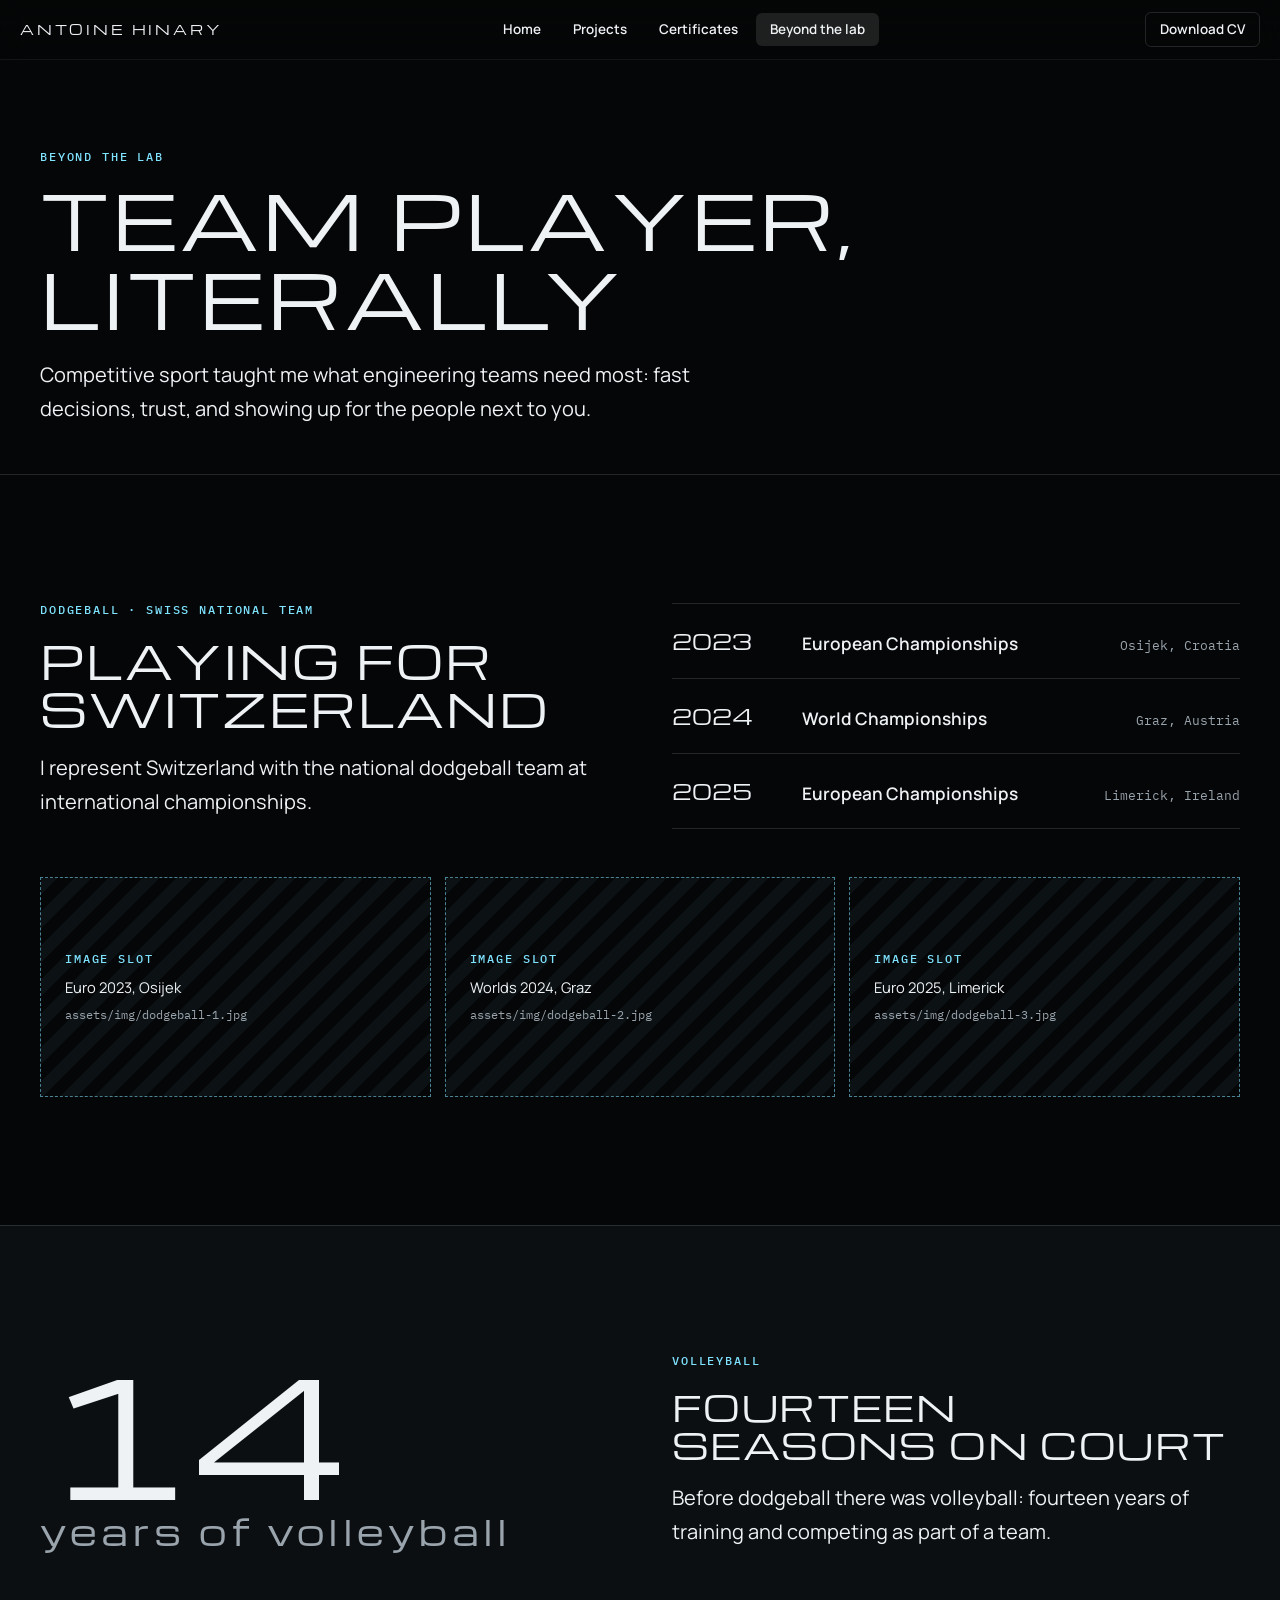
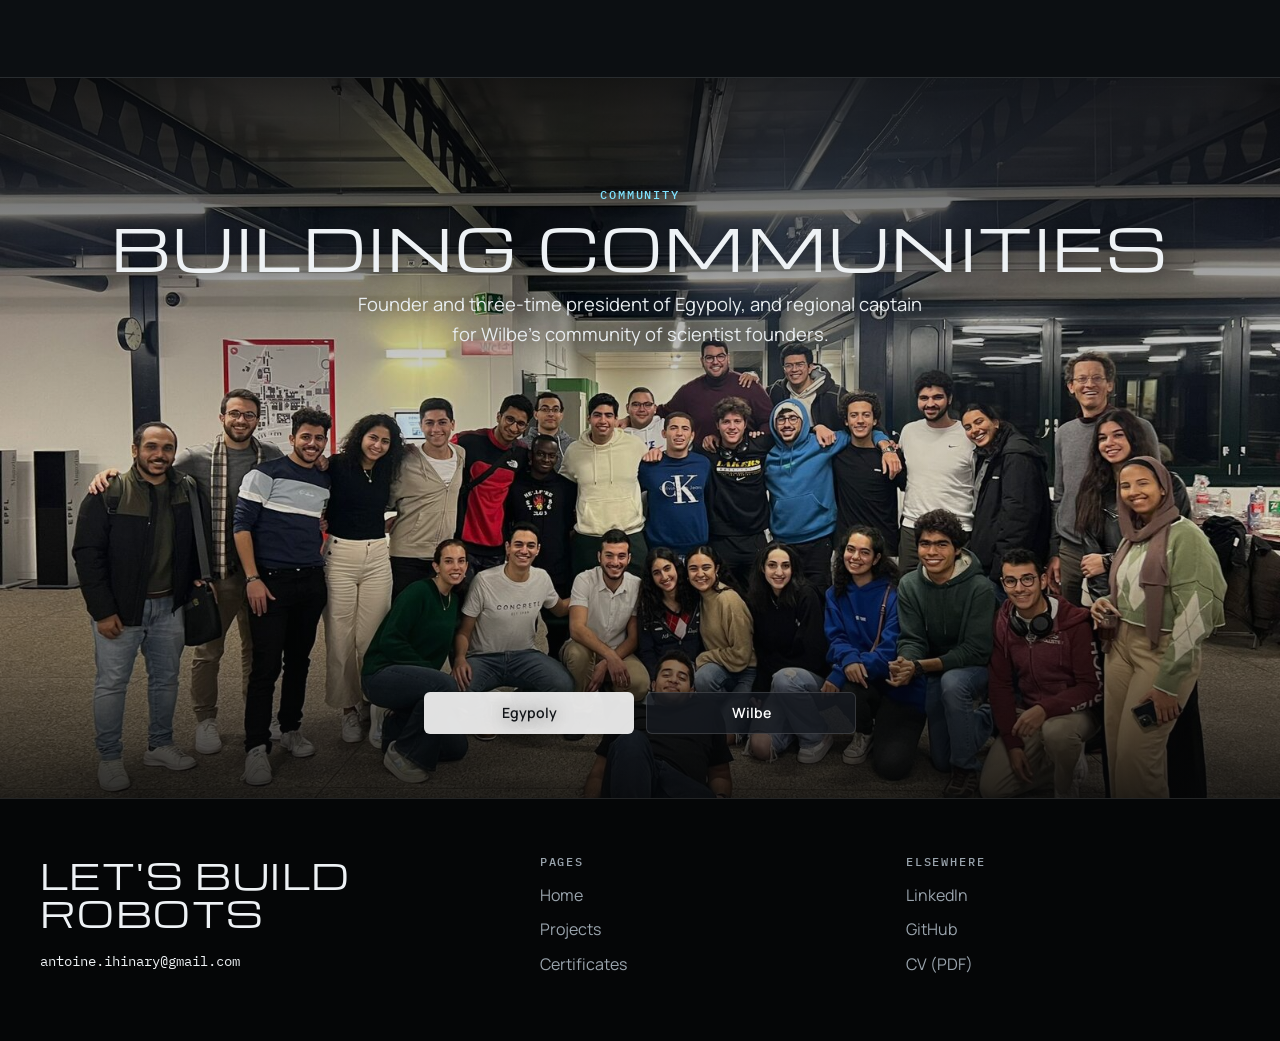
==== beyond.html @ 2a7d536f "Changed design and added sub-pages" ====
<!doctype html>
<html lang="en">
<head>
<meta charset="utf-8">
<meta name="viewport" content="width=device-width, initial-scale=1, viewport-fit=cover">
<title>Beyond the lab · Antoine Hinary</title>
<meta name="description" content="Swiss national dodgeball team, 14 years of volleyball, and community work at EPFL.">
<link rel="preconnect" href="https://fonts.googleapis.com">
<link rel="preconnect" href="https://fonts.gstatic.com" crossorigin>
<link rel="stylesheet" href="https://fonts.googleapis.com/css2?family=Michroma&family=Manrope:wght@400;500;600;700&family=IBM+Plex+Mono:wght@400;500&display=swap">
<link rel="stylesheet" href="assets/css/site.css">
</head>
<body>

<nav class="nav" aria-label="Main">
  <a class="brand" href="index.html">ANTOINE HINARY</a>
  <div class="nav-links">
    <a href="index.html">Home</a>
    <a href="projects.html">Projects</a>
    <a href="certificates.html">Certificates</a>
    <a href="beyond.html" aria-current="page">Beyond the lab</a>
  </div>
  <a class="nav-cv" href="reports/Antoine_Hinary_CV.pdf" target="_blank" rel="noopener">Download CV</a>
  <button class="menu-btn" type="button" aria-expanded="false">Menu</button>
</nav>

<header class="page-hero">
  <div class="wrap">
    <p class="eyebrow ice">Beyond the lab</p>
    <h1 class="display">Team player,<br>literally</h1>
    <p class="lead">Competitive sport taught me what engineering teams need most: fast decisions, trust, and showing up for the people next to you.</p>
  </div>
</header>

<main>
  <!-- DODGEBALL -->
  <section class="section">
    <div class="wrap split" style="align-items:start">
      <div style="display:grid; gap:18px">
        <p class="eyebrow ice">Dodgeball · Swiss national team</p>
        <h2 class="display" style="font-size:clamp(1.6rem,3.6vw,2.8rem)">Playing for Switzerland</h2>
        <p class="lead">I represent Switzerland with the national dodgeball team at international championships.</p>
      </div>
      <div class="events">
        <div class="event"><span class="yr">2023</span><h3>European Championships</h3><span class="where">Osijek, Croatia</span></div>
        <div class="event"><span class="yr">2024</span><h3>World Championships</h3><span class="where">Graz, Austria</span></div>
        <div class="event"><span class="yr">2025</span><h3>European Championships</h3><span class="where">Limerick, Ireland</span></div>
      </div>
    </div>
    <div class="wrap" style="margin-top:48px">
      <div class="media g3">
        <figure class="slot cover" data-img="assets/img/dodgeball-1.jpg" data-caption="European Championships 2023, Osijek">
          <span class="eyebrow">Image slot</span><p>Euro 2023, Osijek</p><code>assets/img/dodgeball-1.jpg</code>
        </figure>
        <figure class="slot cover" data-img="assets/img/dodgeball-2.jpg" data-caption="World Championships 2024, Graz">
          <span class="eyebrow">Image slot</span><p>Worlds 2024, Graz</p><code>assets/img/dodgeball-2.jpg</code>
        </figure>
        <figure class="slot cover" data-img="assets/img/dodgeball-3.jpg" data-caption="European Championships 2025, Limerick">
          <span class="eyebrow">Image slot</span><p>Euro 2025, Limerick</p><code>assets/img/dodgeball-3.jpg</code>
        </figure>
      </div>
    </div>
  </section>

  <!-- VOLLEYBALL -->
  <section class="section" style="background:var(--panel); border-block:1px solid var(--line)">
    <div class="wrap split">
      <p class="bignum">14<small>years of volleyball</small></p>
      <div style="display:grid; gap:18px">
        <p class="eyebrow ice">Volleyball</p>
        <h2 class="display" style="font-size:clamp(1.4rem,3vw,2.2rem)">Fourteen seasons on court</h2>
        <p class="lead">Before dodgeball there was volleyball: fourteen years of training and competing as part of a team.</p>
      </div>
    </div>
  </section>

  <!-- COMMUNITY -->
  <section class="band" style="min-height:min(80svh,760px)">
    <img src="assets/img/egypoly-community.jpg" alt="Egypoly members gathered at an EPFL event" loading="lazy">
    <div class="wrap top">
      <p class="eyebrow ice">Community</p>
      <h2 class="display">Building communities</h2>
      <p class="sub">Founder and three-time president of Egypoly, and regional captain for Wilbe's community of scientist founders.</p>
    </div>
    <div></div>
    <div class="wrap bottom">
      <div class="actions"><a class="btn light" href="projects.html#egypoly">Egypoly</a><a class="btn dark" href="projects.html#wilbe">Wilbe</a></div>
    </div>
  </section>
</main>

<footer>
  <div class="wrap foot">
    <div style="display:grid; gap:14px">
      <h2 class="display">Let's build robots</h2>
      <p class="copy">antoine.ihinary@gmail.com</p>
    </div>
    <div><p class="eyebrow">Pages</p><ul><li><a href="index.html">Home</a></li><li><a href="projects.html">Projects</a></li><li><a href="certificates.html">Certificates</a></li></ul></div>
    <div><p class="eyebrow">Elsewhere</p><ul>
      <li><a href="https://www.linkedin.com/in/antoine-hinary/" target="_blank" rel="noopener">LinkedIn</a></li>
      <li><a href="https://github.com/antoinehinary" target="_blank" rel="noopener">GitHub</a></li>
      <li><a href="reports/Antoine_Hinary_CV.pdf" target="_blank" rel="noopener">CV (PDF)</a></li>
    </ul></div>
  </div>
</footer>

<script src="assets/js/site.js"></script>
</body>
</html>
---- assets/css/site.css ----
/* Layout: cinematic, full-bleed dark bands (product-reveal style). Each band = media + one statement + two actions.
   Inner content sits in .wrap with the side gutter. HUD details (mono readouts, corner brackets) carry the robotics identity. */
:root{
  --void:#050607;          /* page ground */
  --panel:#0c0f12;         /* raised bands */
  --panel-2:#13171b;       /* cards */
  --line:rgba(236,242,247,.13);
  --text:#eef2f5;
  --dim:#9aa4ad;
  --ice:#7fe3ff;           /* perception / keypoint accent */
  --ice-soft:rgba(127,227,255,.12);
  --f-display:"Michroma","Eurostile","Arial Black",sans-serif;
  --f-body:"Manrope","Segoe UI",Roboto,Helvetica,Arial,sans-serif;
  --f-mono:"IBM Plex Mono",ui-monospace,Menlo,Consolas,monospace;
  --gut-l:max(20px, env(safe-area-inset-left, 0px));
  --gut-r:max(20px, env(safe-area-inset-right, 0px));
  --nav-h:60px;
  color-scheme:dark;
}
*{box-sizing:border-box}
html{background:var(--void)}
body{margin:0; background:var(--void); color:var(--text); font:400 16px/1.65 var(--f-body); -webkit-font-smoothing:antialiased; overflow-x:hidden}
img{max-width:100%}
a{color:inherit}
p{margin:0}
h1,h2,h3,h4{margin:0; font-weight:400; text-wrap:balance}
:focus-visible{outline:2px solid var(--ice); outline-offset:3px}
.wrap{max-width:1240px; margin:0 auto; padding-left:var(--gut-l); padding-right:var(--gut-r)}
.mono{font-family:var(--f-mono)}
.eyebrow{font:500 .72rem/1.3 var(--f-mono); letter-spacing:.16em; text-transform:uppercase; color:var(--dim)}
.eyebrow.ice{color:var(--ice)}
.display{font-family:var(--f-display); text-transform:uppercase; letter-spacing:.04em; line-height:1.08}
.lead{font-size:clamp(1.05rem,1.6vw,1.25rem); color:var(--text); max-width:62ch; line-height:1.7}
.muted{color:var(--dim)}

/* ---------- Navigation ---------- */
body::before{content:""; position:fixed; inset:0 0 auto; height:env(safe-area-inset-top,0px); z-index:60; background:rgba(5,6,7,.85)}
.nav{position:fixed; top:env(safe-area-inset-top,0px); left:0; right:0; z-index:50; height:var(--nav-h);
  display:flex; align-items:center; justify-content:space-between; gap:16px;
  padding-left:var(--gut-l); padding-right:var(--gut-r);
  background:linear-gradient(rgba(5,6,7,.78), rgba(5,6,7,.45)); backdrop-filter:blur(14px); -webkit-backdrop-filter:blur(14px);
  border-bottom:1px solid rgba(255,255,255,.06)}
.brand{font:400 .8rem/1 var(--f-display); letter-spacing:.22em; text-decoration:none; white-space:nowrap}
.nav-links{display:flex; gap:4px}
.nav-links a, .nav-cv{font:600 .84rem/1 var(--f-body); text-decoration:none; padding:10px 14px; border-radius:6px; color:var(--text); transition:background .2s}
.nav-links a:hover, .nav-cv:hover{background:rgba(255,255,255,.08)}
.nav-links a[aria-current="page"]{background:rgba(255,255,255,.1)}
.nav-cv{border:1px solid var(--line)}
.menu-btn{display:none; background:none; border:1px solid var(--line); color:var(--text); font:600 .82rem var(--f-body); padding:9px 14px; border-radius:6px; cursor:pointer}
@media (max-width:820px){
  .menu-btn{display:block}
  .nav-cv{display:none}
  .nav-links{position:fixed; top:calc(var(--nav-h) + env(safe-area-inset-top,0px)); left:0; right:0; flex-direction:column; gap:0;
    background:rgba(8,10,12,.97); border-bottom:1px solid var(--line); padding:8px var(--gut-r) 16px var(--gut-l)}
  .nav-links a{padding:14px 4px; font-size:1rem; border-radius:0; border-bottom:1px solid var(--line)}
  .nav:not(.open) .nav-links{display:none}
}

/* ---------- Buttons (product-launch style) ---------- */
.actions{display:flex; flex-wrap:wrap; gap:12px}
.btn{display:inline-flex; align-items:center; justify-content:center; min-width:210px; height:42px; padding:0 22px; border-radius:6px;
  font:600 .88rem/1 var(--f-body); text-decoration:none; transition:background .2s, color .2s, border-color .2s; border:1px solid transparent; cursor:pointer}
.btn.light{background:rgba(244,244,244,.92); color:#111418}
.btn.light:hover{background:#fff}
.btn.dark{background:rgba(23,26,32,.78); color:#fff; border-color:rgba(255,255,255,.14)}
.btn.dark:hover{background:rgba(40,44,52,.9)}
.btn.ghost{background:transparent; color:var(--text); border-color:var(--line); min-width:0}
.btn.ghost:hover{border-color:var(--ice); color:var(--ice)}
@media (max-width:480px){ .actions .btn{flex:1 1 100%; min-width:0} }
@media (max-width:820px){ .hero-inner{padding-top:calc(var(--nav-h) + 38svh)} }

/* ---------- Hero ---------- */
.hero{position:relative; min-height:min(92svh,920px); display:grid; align-items:end; overflow:hidden; background:var(--void); isolation:isolate}
.hero canvas{position:absolute; inset:0; width:100%; height:100%; z-index:-2}
.hero::after{content:""; position:absolute; inset:0; z-index:-1; background:radial-gradient(120% 80% at 20% 90%, rgba(5,6,7,.9), rgba(5,6,7,0) 60%), linear-gradient(transparent 70%, var(--void))}
.hero-inner{padding-block:calc(var(--nav-h) + 80px) 40px; display:grid; gap:26px; width:100%}
.hero h1{font-size:clamp(2.6rem,8.4vw,7.4rem); line-height:.98; letter-spacing:.02em}
.hero .tag{font:500 clamp(1.1rem,2.2vw,1.6rem)/1.35 var(--f-body); max-width:30ch}
.hero .tag b{color:var(--ice); font-weight:600}
.hud{display:flex; flex-wrap:wrap; gap:8px 28px; padding-top:18px; border-top:1px solid var(--line)}
.hud span{font:400 .72rem/1.4 var(--f-mono); letter-spacing:.08em; color:var(--dim); text-transform:uppercase}
.hud b{color:var(--text); font-weight:500}
.hud .live{color:var(--ice)}

/* page heroes (non-home) */
.page-hero{padding-block:calc(var(--nav-h) + 90px) 48px; border-bottom:1px solid var(--line)}
.page-hero h1{font-size:clamp(2rem,6vw,4.6rem); margin-top:14px}
.page-hero .lead{margin-top:20px}

/* ---------- Stats strip ---------- */
.stats{display:grid; grid-template-columns:repeat(4,minmax(0,1fr)); border-top:1px solid var(--line); border-bottom:1px solid var(--line)}
.stat{padding:28px 20px 26px 0; display:grid; gap:6px}
.stat + .stat{padding-left:20px; border-left:1px solid var(--line)}
.stat b{font:400 clamp(1.5rem,3.2vw,2.5rem)/1 var(--f-display); font-variant-numeric:tabular-nums}
.stat span{font-size:.88rem; color:var(--dim); line-height:1.4}
@media (max-width:760px){
  .stats{grid-template-columns:repeat(2,minmax(0,1fr))}
  .stat:nth-child(3){padding-left:0; border-left:0}
  .stat:nth-child(n+3){border-top:1px solid var(--line)}
}

/* ---------- Sections ---------- */
.section{padding-block:clamp(72px,10vw,128px)}
.section.tight{padding-block:56px}
.section-head{display:grid; gap:14px; margin-bottom:44px}
.section-head h2{font-size:clamp(1.6rem,3.6vw,2.8rem)}
.split{display:grid; grid-template-columns:minmax(0,1fr) minmax(0,1fr); gap:clamp(28px,5vw,72px); align-items:center}
@media (max-width:860px){ .split{grid-template-columns:minmax(0,1fr)} }

/* Full-bleed feature band */
.band{position:relative; min-height:min(88svh,860px); display:grid; grid-template-rows:auto 1fr auto; overflow:hidden; isolation:isolate}
.band > img, .band > video{position:absolute; inset:0; width:100%; height:100%; object-fit:cover; z-index:-2}
.band::after{content:""; position:absolute; inset:0; z-index:-1; background:linear-gradient(rgba(5,6,7,.82), rgba(5,6,7,.25) 34%, rgba(5,6,7,.1) 62%, rgba(5,6,7,.85))}
.band .top, .band .bottom{text-shadow:0 1px 18px rgba(0,0,0,.55)}
.band .top{padding-block:clamp(70px,10vw,110px) 0; text-align:center; display:grid; gap:12px; justify-items:center}
.band h2{font-size:clamp(1.7rem,4.6vw,3.6rem)}
.band .sub{font-size:clamp(1rem,1.5vw,1.15rem); max-width:52ch; color:#e7ecef}
.band .bottom{padding-block:0 clamp(40px,6vw,64px); display:grid; gap:22px; justify-items:center}
.band .bottom .actions{justify-content:center}
.band .credit{position:absolute; right:var(--gut-r); bottom:12px; font:400 .66rem var(--f-mono); color:rgba(255,255,255,.55)}
.band-figs{display:flex; flex-wrap:wrap; justify-content:center; gap:10px 40px}
.band-figs div{display:grid; justify-items:center; gap:2px}
.band-figs b{font:400 clamp(1.2rem,2.4vw,1.7rem)/1.1 var(--f-display)}
.band-figs span{font:400 .72rem var(--f-mono); letter-spacing:.08em; text-transform:uppercase; color:#d5dde3}

/* ---------- HUD frame for media ---------- */
.frame{position:relative; padding:10px}
.frame::before, .frame::after{content:""; position:absolute; width:22px; height:22px; border-color:var(--ice); border-style:solid; pointer-events:none}
.frame::before{top:0; left:0; border-width:1.5px 0 0 1.5px}
.frame::after{bottom:0; right:0; border-width:0 1.5px 1.5px 0}
.frame img, .frame video{display:block; width:100%; height:auto; background:var(--panel)}
.frame .readout{position:absolute; left:20px; bottom:20px; font:500 .68rem/1.3 var(--f-mono); letter-spacing:.08em; color:var(--ice); background:rgba(5,6,7,.72); padding:6px 8px}

/* ---------- Roadmap ---------- */
.roadmap{overflow-x:auto; scroll-snap-type:x mandatory; padding-bottom:12px; scrollbar-width:thin}
.roadmap ol{list-style:none; margin:0; padding:0; display:grid; grid-auto-flow:column; grid-auto-columns:minmax(230px,1fr); min-width:max-content}
.roadmap li{scroll-snap-align:start; position:relative; padding:34px 22px 0 0; border-top:1px solid var(--line); display:grid; gap:8px; align-content:start}
.roadmap li::before{content:""; position:absolute; top:-5px; left:0; width:9px; height:9px; background:var(--text); border-radius:50%}
.roadmap li.next::before{background:transparent; border:1.5px solid var(--ice)}
.roadmap li.next{border-top-style:dashed}
.roadmap .when{font:500 .74rem var(--f-mono); letter-spacing:.1em; color:var(--ice)}
.roadmap h3{font:600 1.02rem/1.35 var(--f-body)}
.roadmap p{font-size:.9rem; color:var(--dim); line-height:1.5}

/* ---------- Cards (education, certificates) ---------- */
.cards{display:grid; grid-template-columns:repeat(auto-fit,minmax(min(100%,320px),1fr)); gap:16px}
.card{background:var(--panel-2); border:1px solid var(--line); padding:28px; display:grid; gap:12px; align-content:start}
.card h3{font:400 1.15rem/1.3 var(--f-display); text-transform:uppercase; letter-spacing:.03em}
.card .meta{display:flex; flex-wrap:wrap; gap:6px 18px}
.card p{color:var(--dim)}
.status{display:inline-flex; width:max-content; font:500 .68rem/1 var(--f-mono); letter-spacing:.12em; text-transform:uppercase; padding:6px 8px; border:1px solid var(--line); color:var(--dim)}
.status.done{color:var(--void); background:var(--ice); border-color:var(--ice)}
.status.prog{color:var(--ice); border-color:var(--ice)}

/* ---------- Languages ---------- */
.langs{display:grid; gap:0; border-top:1px solid var(--line)}
.lang{display:grid; grid-template-columns:140px minmax(0,1fr) auto; gap:20px; align-items:center; padding-block:18px; border-bottom:1px solid var(--line)}
.lang b{font:400 .95rem var(--f-display); text-transform:uppercase; letter-spacing:.06em}
.meter{height:3px; background:var(--line); position:relative}
.meter i{position:absolute; inset:0 auto 0 0; background:var(--text)}
.lang span{font:400 .78rem var(--f-mono); color:var(--dim); text-align:right}
@media (max-width:560px){ .lang{grid-template-columns:minmax(0,1fr) auto} .lang .meter{grid-column:1 / -1; order:3} }

/* ---------- Projects ---------- */
.filters{display:flex; flex-wrap:wrap; gap:8px; margin-top:28px}
.chip{font:500 .78rem/1 var(--f-mono); letter-spacing:.06em; padding:10px 14px; border-radius:999px; border:1px solid var(--line); background:transparent; color:var(--text); cursor:pointer}
.chip[aria-pressed="true"]{background:var(--text); color:var(--void); border-color:var(--text)}
.group-title{display:flex; align-items:baseline; justify-content:space-between; gap:12px; padding-block:72px 8px; border-bottom:1px solid var(--line)}
.group-title h2{font-size:clamp(1.3rem,2.8vw,2rem)}
.project{display:grid; grid-template-columns:minmax(0,1fr) minmax(0,1.2fr); gap:clamp(28px,5vw,64px); padding-block:64px; border-bottom:1px solid var(--line); align-items:start}
.project.flip .text{order:2}
.project .text{display:grid; gap:18px; min-width:0; position:sticky; top:calc(var(--nav-h) + 24px)}
.project h3{font:400 clamp(1.25rem,2.4vw,1.8rem)/1.2 var(--f-display); text-transform:uppercase; letter-spacing:.02em}
.project .ctx{display:flex; flex-wrap:wrap; gap:6px 18px}
.project .desc{color:#d9e0e5; max-width:60ch}
.points{margin:0; padding:0; list-style:none; display:grid; gap:8px}
.points li{position:relative; padding-left:20px; color:var(--dim); font-size:.95rem}
.points li::before{content:""; position:absolute; left:0; top:.72em; width:8px; height:1.5px; background:var(--ice)}
.figs{display:grid; grid-template-columns:repeat(auto-fit,minmax(120px,1fr)); border-top:1px solid var(--line); border-bottom:1px solid var(--line)}
.fig{padding:14px 12px 14px 0; display:grid; gap:4px}
.fig + .fig{padding-left:14px; border-left:1px solid var(--line)}
.fig b{font:400 1.2rem/1.1 var(--f-display); font-variant-numeric:tabular-nums}
.fig span{font:400 .7rem/1.35 var(--f-mono); color:var(--dim); letter-spacing:.04em}
.tags{display:flex; flex-wrap:wrap; gap:6px}
.tags span{font:400 .72rem/1 var(--f-mono); padding:7px 9px; background:var(--ice-soft); color:#cfefff}
.media{display:grid; gap:14px; min-width:0}
.media figure{margin:0; display:grid; gap:8px}
.media figure img, .media figure video{display:block; width:100%; height:auto; background:var(--panel)}
figcaption{font:400 .72rem/1.4 var(--f-mono); color:var(--dim); letter-spacing:.03em}
.g2{display:grid; grid-template-columns:repeat(2,minmax(0,1fr)); gap:14px}
.g3{display:grid; grid-template-columns:repeat(3,minmax(0,1fr)); gap:14px}
.cover img{aspect-ratio:4/5; object-fit:cover}
.sq img{aspect-ratio:1; object-fit:cover}
.wide img{aspect-ratio:16/10; object-fit:cover}
.on-white img{background:#fff; padding:12px}
@media (max-width:900px){
  .project, .project.flip{grid-template-columns:minmax(0,1fr)}
  .project.flip .text{order:0}
  .project .text{position:static}
}
@media (max-width:520px){ .g3{grid-template-columns:repeat(2,minmax(0,1fr))} }

/* Neurovia electrode visual */
.ecog{background:var(--panel); border:1px solid var(--line)}
.ecog canvas{display:block; width:100%; height:auto; aspect-ratio:4/3}

/* ---------- Media slots (auto-replaced when the file exists) ---------- */
.slot{border:1px dashed rgba(127,227,255,.55); background:repeating-linear-gradient(135deg, rgba(127,227,255,.05) 0 12px, transparent 12px 24px);
  min-height:220px; display:grid; align-content:center; justify-items:start; gap:8px; padding:24px}
.slot .eyebrow{color:var(--ice)}
.slot p{font-size:.92rem; color:var(--text); max-width:42ch}
.slot code{font:400 .76rem var(--f-mono); color:var(--dim); word-break:break-all}
.slots-hidden .slot{display:none}

/* ---------- Beyond ---------- */
.events{display:grid; border-top:1px solid var(--line)}
.event{display:grid; grid-template-columns:110px minmax(0,1fr) auto; gap:20px; align-items:baseline; padding-block:22px; border-bottom:1px solid var(--line)}
.event .yr{font:400 1.3rem var(--f-display)}
.event h3{font:600 1.08rem/1.35 var(--f-body)}
.event span.where{font:400 .8rem var(--f-mono); color:var(--dim); text-align:right}
@media (max-width:600px){ .event{grid-template-columns:70px minmax(0,1fr)} .event span.where{grid-column:2; text-align:left} }
.bignum{font:400 clamp(4rem,14vw,10rem)/.9 var(--f-display); letter-spacing:-.02em}
.bignum small{font-size:.22em; letter-spacing:.12em; color:var(--dim); display:block; margin-top:14px}

/* ---------- Footer ---------- */
footer{border-top:1px solid var(--line); padding-block:56px 64px; margin-top:0}
.foot{display:grid; grid-template-columns:minmax(0,1.4fr) repeat(2,minmax(0,1fr)); gap:32px}
.foot h2{font-size:clamp(1.4rem,3vw,2.2rem)}
.foot ul{list-style:none; padding:0; margin:12px 0 0; display:grid; gap:8px}
.foot a{text-decoration:none; color:var(--dim)}
.foot a:hover{color:var(--ice)}
.copy{user-select:all; font:400 .9rem var(--f-mono)}
@media (max-width:760px){ .foot{grid-template-columns:minmax(0,1fr)} }

@media (prefers-reduced-motion:reduce){ *{transition:none!important; scroll-behavior:auto!important} }
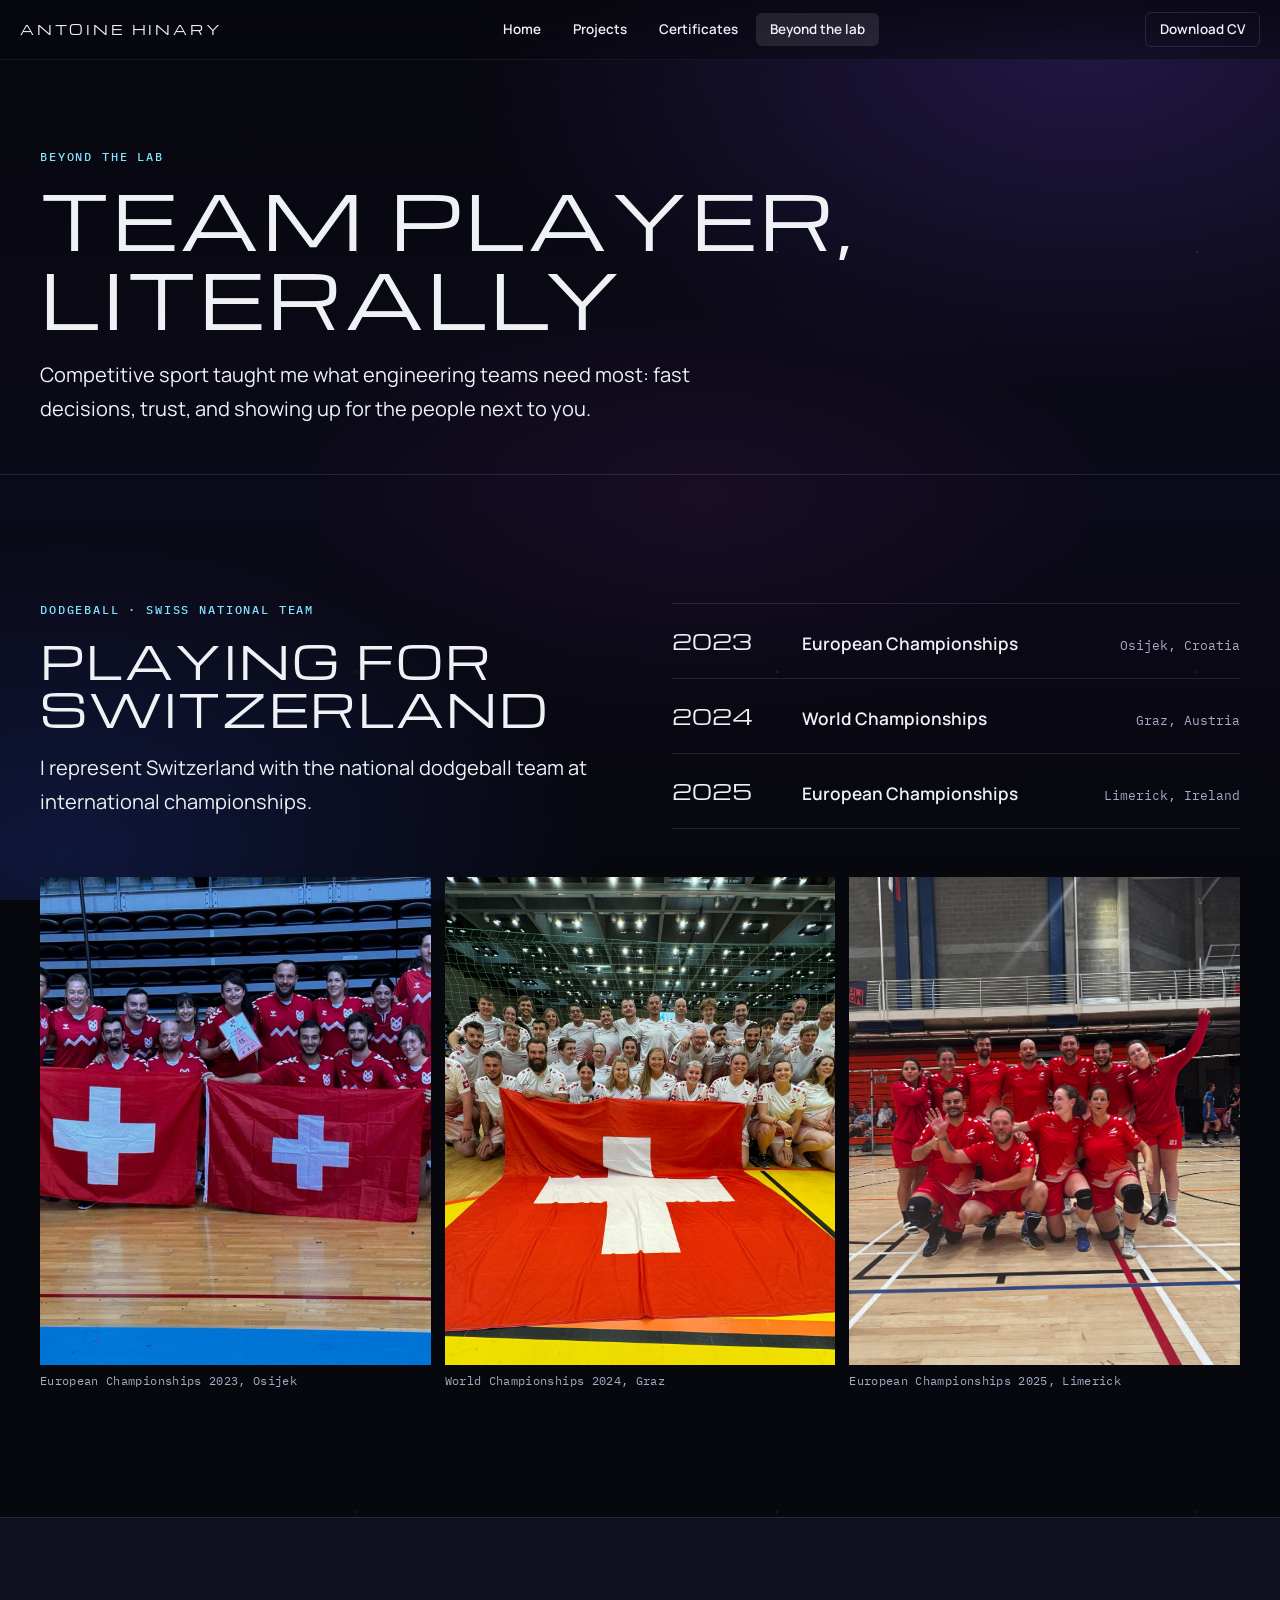
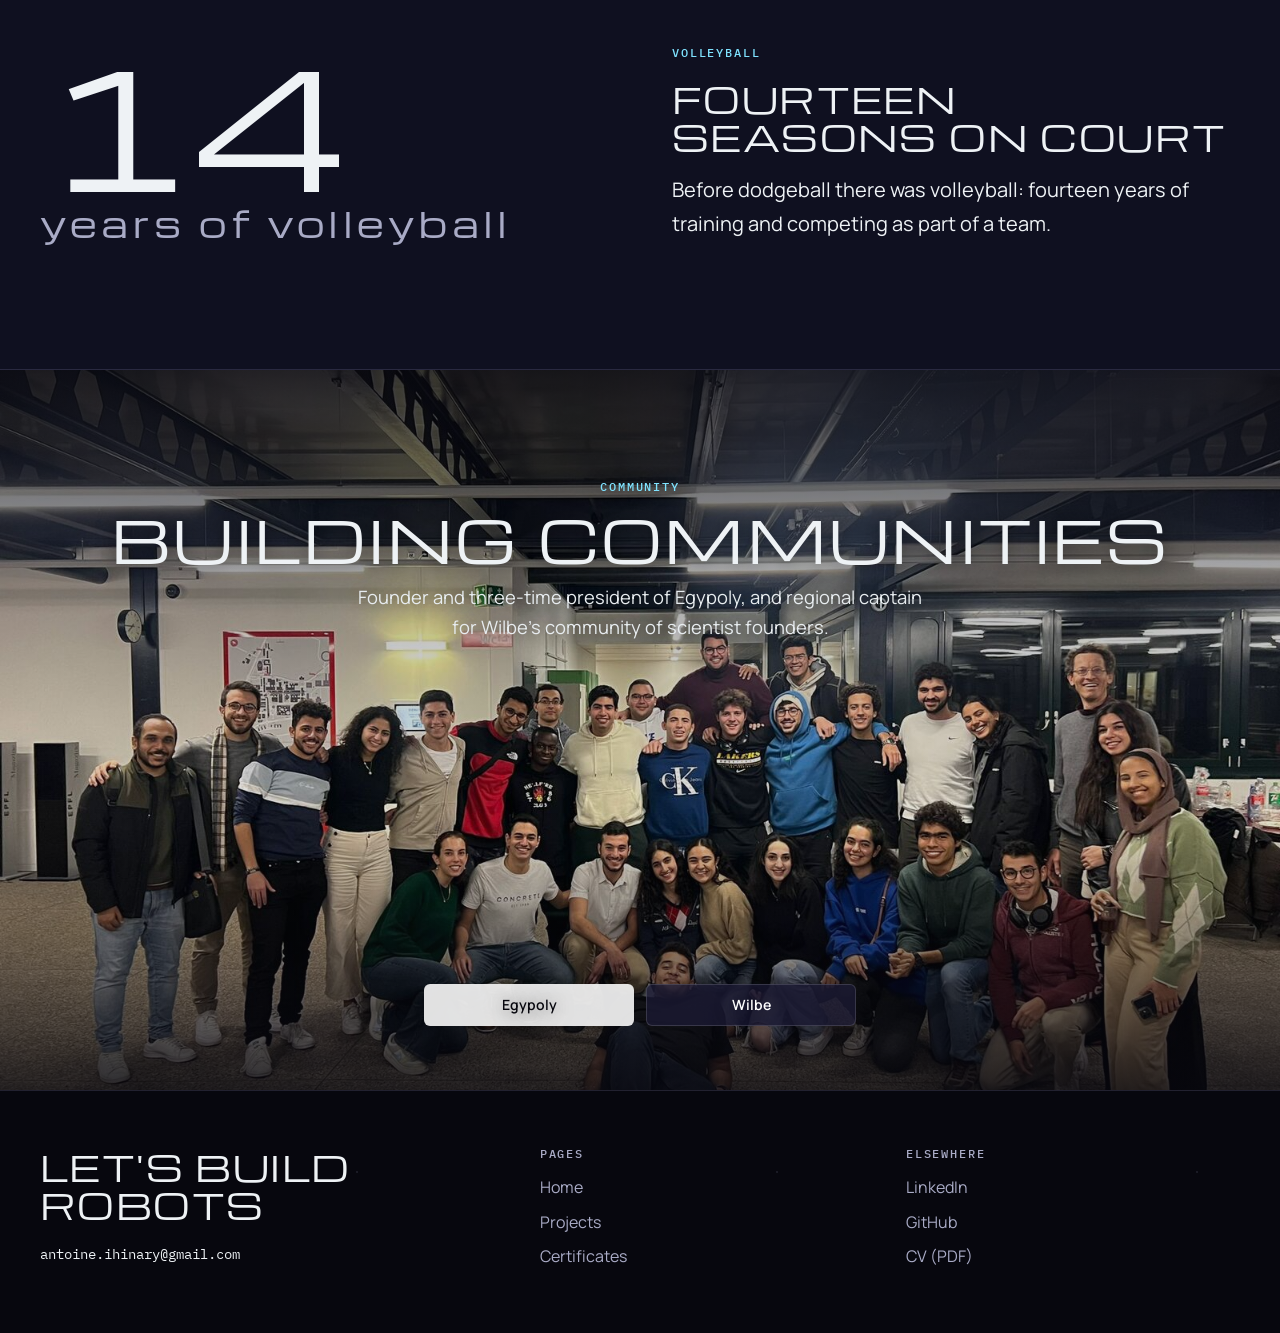
==== commit 1c2b3a2d: "Deep-space nebula theme and cache-busting asset versions Co-Authored-By: Claude Opus 5.5 <noreply@an" ====
--- a/beyond.html
+++ b/beyond.html
@@ -8,7 +8,7 @@
 <link rel="preconnect" href="https://fonts.googleapis.com">
 <link rel="preconnect" href="https://fonts.gstatic.com" crossorigin>
 <link rel="stylesheet" href="https://fonts.googleapis.com/css2?family=Michroma&family=Manrope:wght@400;500;600;700&family=IBM+Plex+Mono:wght@400;500&display=swap">
-<link rel="stylesheet" href="assets/css/site.css">
+<link rel="stylesheet" href="assets/css/site.css?v=3">
 </head>
 <body>
 
@@ -104,6 +104,6 @@
   </div>
 </footer>
 
-<script src="assets/js/site.js"></script>
+<script src="assets/js/site.js?v=3"></script>
 </body>
 </html>
--- a/assets/css/site.css
+++ b/assets/css/site.css
@@ -1,12 +1,12 @@
 /* Layout: cinematic, full-bleed dark bands (product-reveal style). Each band = media + one statement + two actions.
    Inner content sits in .wrap with the side gutter. HUD details (mono readouts, corner brackets) carry the robotics identity. */
 :root{
-  --void:#050607;          /* page ground */
-  --panel:#0c0f12;         /* raised bands */
-  --panel-2:#13171b;       /* cards */
-  --line:rgba(236,242,247,.13);
+  --void:#07070e;          /* page ground: deep space */
+  --panel:#0f1020;         /* raised bands */
+  --panel-2:#15172b;       /* cards */
+  --line:rgba(200,190,255,.14);
   --text:#eef2f5;
-  --dim:#9aa4ad;
+  --dim:#a9abc6;
   --ice:#7fe3ff;           /* perception / keypoint accent */
   --ice-soft:rgba(127,227,255,.12);
   --f-display:"Michroma","Eurostile","Arial Black",sans-serif;
@@ -18,9 +18,16 @@
   color-scheme:dark;
 }
 *{box-sizing:border-box}
+/* Nebula: violet / deep blue / magenta glows over near-black, fixed so it reads as one sky while scrolling */
+html::before{content:""; position:fixed; inset:0; z-index:-2; pointer-events:none; background:
+  radial-gradient(70% 55% at 85% 5%, rgba(124,77,255,.22), transparent 70%),
+  radial-gradient(60% 50% at 5% 95%, rgba(47,91,255,.18), transparent 70%),
+  radial-gradient(45% 35% at 55% 55%, rgba(190,60,220,.07), transparent 70%),
+  linear-gradient(180deg, #07070e, #0b0a18 55%, #07070e)}
 html{background:var(--void)}
-body{margin:0; background:var(--void); color:var(--text); font:400 16px/1.65 var(--f-body); -webkit-font-smoothing:antialiased; overflow-x:hidden}
+body{margin:0; background:radial-gradient(1px 1px at 20% 30%, rgba(255,255,255,.55), transparent 60%), radial-gradient(1px 1px at 70% 15%, rgba(255,255,255,.4), transparent 60%), radial-gradient(1.5px 1.5px at 85% 60%, rgba(200,210,255,.45), transparent 60%), radial-gradient(1px 1px at 40% 80%, rgba(255,255,255,.35), transparent 60%), radial-gradient(1px 1px at 10% 65%, rgba(220,200,255,.4), transparent 60%); background-size:420px 420px; color:var(--text); font:400 16px/1.65 var(--f-body); -webkit-font-smoothing:antialiased; overflow-x:hidden}
 img{max-width:100%}
+[hidden]{display:none !important}
 a{color:inherit}
 p{margin:0}
 h1,h2,h3,h4{margin:0; font-weight:400; text-wrap:balance}
@@ -34,11 +41,11 @@
 .muted{color:var(--dim)}
 
 /* ---------- Navigation ---------- */
-body::before{content:""; position:fixed; inset:0 0 auto; height:env(safe-area-inset-top,0px); z-index:60; background:rgba(5,6,7,.85)}
+body::before{content:""; position:fixed; inset:0 0 auto; height:env(safe-area-inset-top,0px); z-index:60; background:rgba(7,7,14,.85)}
 .nav{position:fixed; top:env(safe-area-inset-top,0px); left:0; right:0; z-index:50; height:var(--nav-h);
   display:flex; align-items:center; justify-content:space-between; gap:16px;
   padding-left:var(--gut-l); padding-right:var(--gut-r);
-  background:linear-gradient(rgba(5,6,7,.78), rgba(5,6,7,.45)); backdrop-filter:blur(14px); -webkit-backdrop-filter:blur(14px);
+  background:linear-gradient(rgba(7,7,14,.78), rgba(7,7,14,.45)); backdrop-filter:blur(14px); -webkit-backdrop-filter:blur(14px);
   border-bottom:1px solid rgba(255,255,255,.06)}
 .brand{font:400 .8rem/1 var(--f-display); letter-spacing:.22em; text-decoration:none; white-space:nowrap}
 .nav-links{display:flex; gap:4px}
@@ -51,7 +58,7 @@
   .menu-btn{display:block}
   .nav-cv{display:none}
   .nav-links{position:fixed; top:calc(var(--nav-h) + env(safe-area-inset-top,0px)); left:0; right:0; flex-direction:column; gap:0;
-    background:rgba(8,10,12,.97); border-bottom:1px solid var(--line); padding:8px var(--gut-r) 16px var(--gut-l)}
+    background:rgba(7,7,14,.97); border-bottom:1px solid var(--line); padding:8px var(--gut-r) 16px var(--gut-l)}
   .nav-links a{padding:14px 4px; font-size:1rem; border-radius:0; border-bottom:1px solid var(--line)}
   .nav:not(.open) .nav-links{display:none}
 }
@@ -60,10 +67,10 @@
 .actions{display:flex; flex-wrap:wrap; gap:12px}
 .btn{display:inline-flex; align-items:center; justify-content:center; min-width:210px; height:42px; padding:0 22px; border-radius:6px;
   font:600 .88rem/1 var(--f-body); text-decoration:none; transition:background .2s, color .2s, border-color .2s; border:1px solid transparent; cursor:pointer}
-.btn.light{background:rgba(244,244,244,.92); color:#111418}
+.btn.light{background:rgba(244,244,244,.92); color:#07070e}
 .btn.light:hover{background:#fff}
-.btn.dark{background:rgba(23,26,32,.78); color:#fff; border-color:rgba(255,255,255,.14)}
-.btn.dark:hover{background:rgba(40,44,52,.9)}
+.btn.dark{background:rgba(28,26,52,.78); color:#fff; border-color:rgba(255,255,255,.14)}
+.btn.dark:hover{background:rgba(45,74,135,.9)}
 .btn.ghost{background:transparent; color:var(--text); border-color:var(--line); min-width:0}
 .btn.ghost:hover{border-color:var(--ice); color:var(--ice)}
 @media (max-width:480px){ .actions .btn{flex:1 1 100%; min-width:0} }
@@ -72,7 +79,7 @@
 /* ---------- Hero ---------- */
 .hero{position:relative; min-height:min(92svh,920px); display:grid; align-items:end; overflow:hidden; background:var(--void); isolation:isolate}
 .hero canvas{position:absolute; inset:0; width:100%; height:100%; z-index:-2}
-.hero::after{content:""; position:absolute; inset:0; z-index:-1; background:radial-gradient(120% 80% at 20% 90%, rgba(5,6,7,.9), rgba(5,6,7,0) 60%), linear-gradient(transparent 70%, var(--void))}
+.hero::after{content:""; position:absolute; inset:0; z-index:-1; background:radial-gradient(120% 80% at 20% 90%, rgba(7,7,14,.9), rgba(7,7,14,0) 60%), linear-gradient(transparent 70%, var(--void))}
 .hero-inner{padding-block:calc(var(--nav-h) + 80px) 40px; display:grid; gap:26px; width:100%}
 .hero h1{font-size:clamp(2.6rem,8.4vw,7.4rem); line-height:.98; letter-spacing:.02em}
 .hero .tag{font:500 clamp(1.1rem,2.2vw,1.6rem)/1.35 var(--f-body); max-width:30ch}
@@ -110,7 +117,7 @@
 /* Full-bleed feature band */
 .band{position:relative; min-height:min(88svh,860px); display:grid; grid-template-rows:auto 1fr auto; overflow:hidden; isolation:isolate}
 .band > img, .band > video{position:absolute; inset:0; width:100%; height:100%; object-fit:cover; z-index:-2}
-.band::after{content:""; position:absolute; inset:0; z-index:-1; background:linear-gradient(rgba(5,6,7,.82), rgba(5,6,7,.25) 34%, rgba(5,6,7,.1) 62%, rgba(5,6,7,.85))}
+.band::after{content:""; position:absolute; inset:0; z-index:-1; background:linear-gradient(rgba(7,7,14,.82), rgba(7,7,14,.25) 34%, rgba(7,7,14,.1) 62%, rgba(7,7,14,.85))}
 .band .top, .band .bottom{text-shadow:0 1px 18px rgba(0,0,0,.55)}
 .band .top{padding-block:clamp(70px,10vw,110px) 0; text-align:center; display:grid; gap:12px; justify-items:center}
 .band h2{font-size:clamp(1.7rem,4.6vw,3.6rem)}
@@ -129,7 +136,7 @@
 .frame::before{top:0; left:0; border-width:1.5px 0 0 1.5px}
 .frame::after{bottom:0; right:0; border-width:0 1.5px 1.5px 0}
 .frame img, .frame video{display:block; width:100%; height:auto; background:var(--panel)}
-.frame .readout{position:absolute; left:20px; bottom:20px; font:500 .68rem/1.3 var(--f-mono); letter-spacing:.08em; color:var(--ice); background:rgba(5,6,7,.72); padding:6px 8px}
+.frame .readout{position:absolute; left:20px; bottom:20px; font:500 .68rem/1.3 var(--f-mono); letter-spacing:.08em; color:var(--ice); background:rgba(7,7,14,.72); padding:6px 8px}
 
 /* ---------- Roadmap ---------- */
 .roadmap{overflow-x:auto; scroll-snap-type:x mandatory; padding-bottom:12px; scrollbar-width:thin}
@@ -154,7 +161,7 @@
 
 /* ---------- Languages ---------- */
 .langs{display:grid; gap:0; border-top:1px solid var(--line)}
-.lang{display:grid; grid-template-columns:140px minmax(0,1fr) auto; gap:20px; align-items:center; padding-block:18px; border-bottom:1px solid var(--line)}
+.lang{display:grid; grid-template-columns:140px minmax(0,1fr) 170px; gap:20px; align-items:center; padding-block:18px; border-bottom:1px solid var(--line)}
 .lang b{font:400 .95rem var(--f-display); text-transform:uppercase; letter-spacing:.06em}
 .meter{height:3px; background:var(--line); position:relative}
 .meter i{position:absolute; inset:0 auto 0 0; background:var(--text)}
